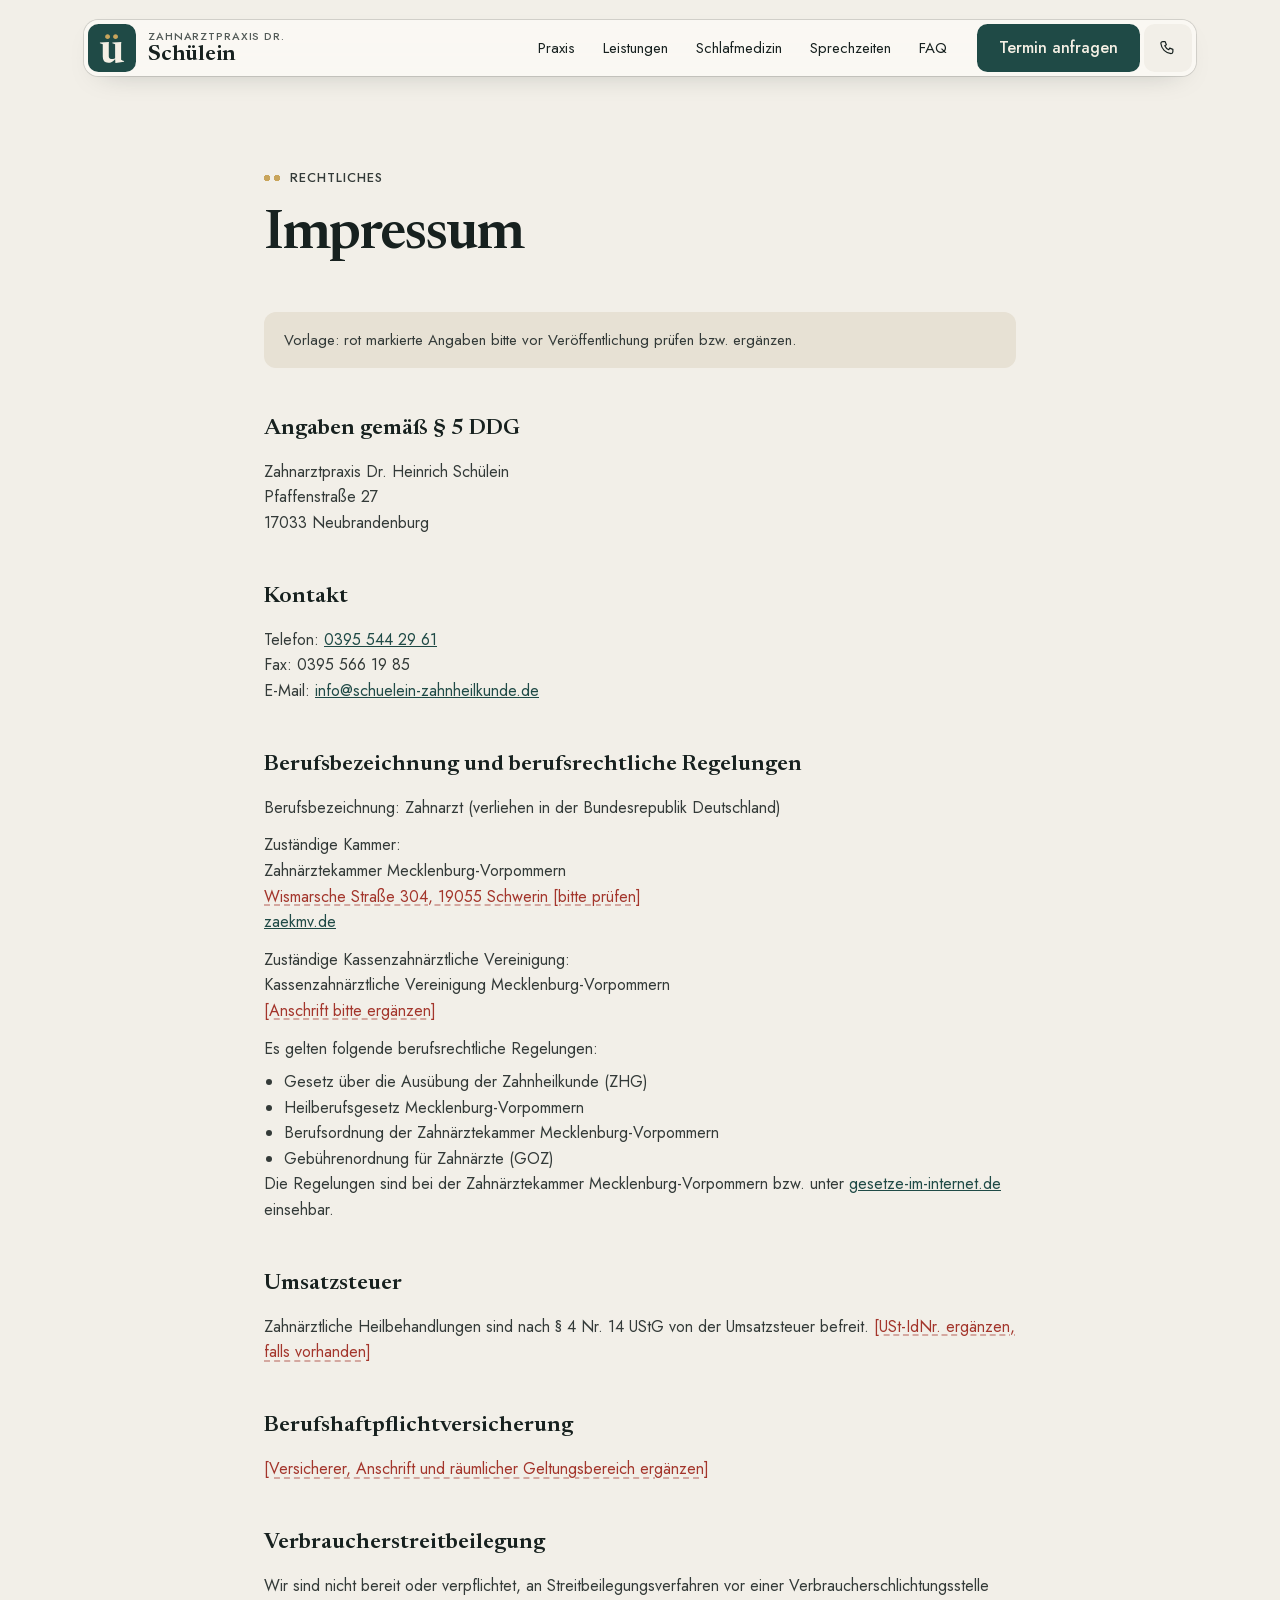
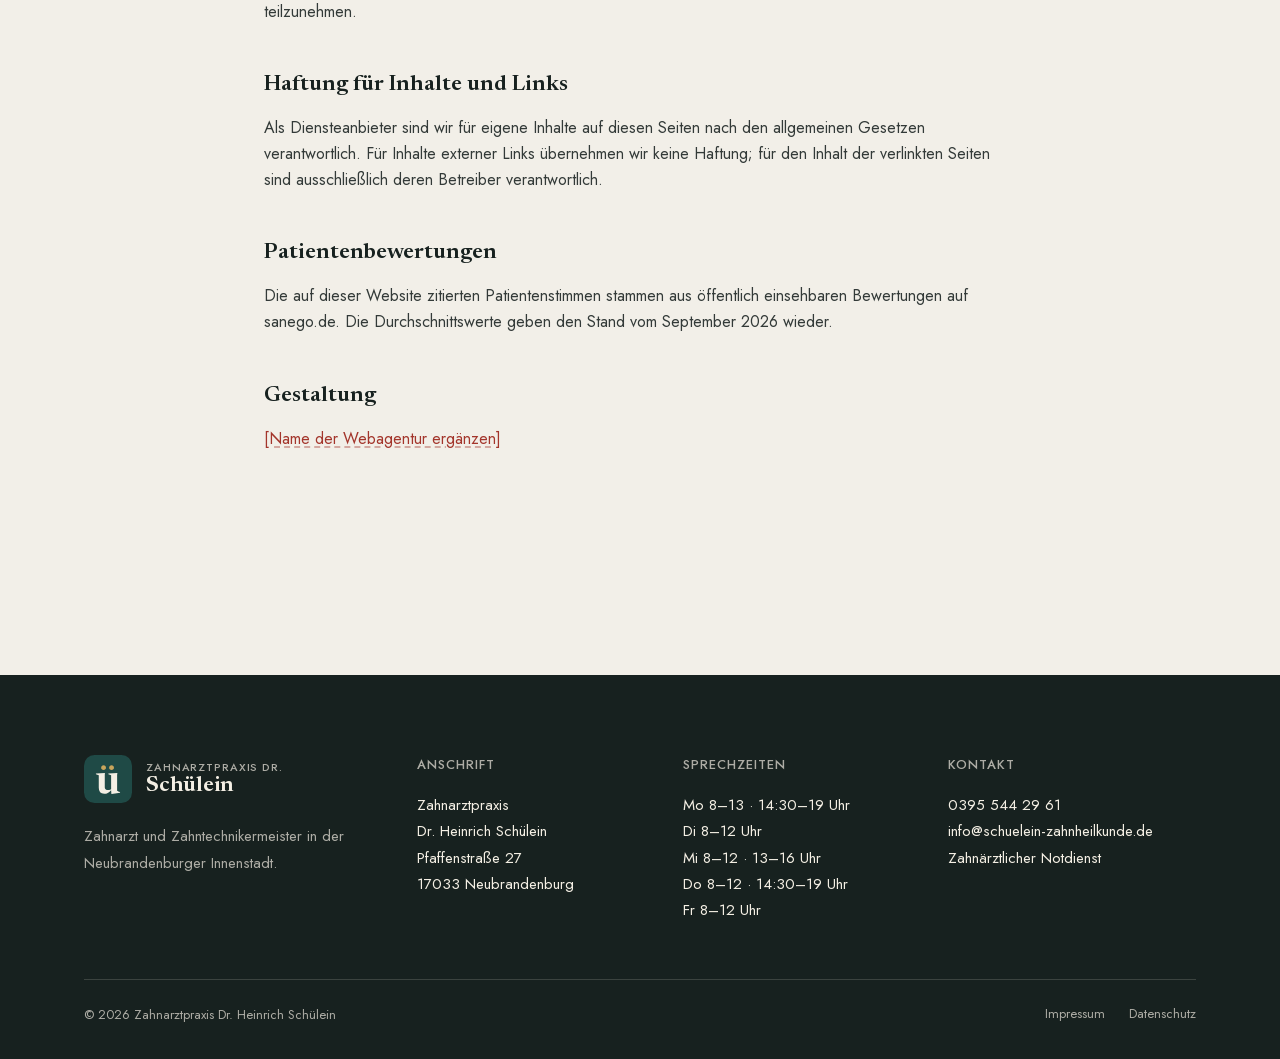
==== impressum.html @ 2f47f46b "Website for Zahnarztpraxis Dr. Heinrich Schülein Static site on the Dentaltechnik Gussmann engine: n" ====
<!DOCTYPE html>
<html lang="de">
<head>
  <meta charset="utf-8">
  <meta name="viewport" content="width=device-width, initial-scale=1, viewport-fit=cover">
  <title>Impressum · Zahnarztpraxis Dr. Schülein</title>
  <meta name="description" content="Impressum der Zahnarztpraxis Dr. Heinrich Schülein, Neubrandenburg.">
  <meta name="robots" content="noindex, follow">
  <meta name="theme-color" content="#F2EFE8">
  <link rel="icon" href="assets/logo-mark.svg" type="image/svg+xml">
  <link rel="apple-touch-icon" href="assets/apple-touch-icon.png">
  <link rel="preload" href="fonts/newsreader.woff2" as="font" type="font/woff2" crossorigin>
  <link rel="stylesheet" href="css/styles.css">
  <script>
    document.documentElement.classList.add('js');
    window.__vhPx = window.innerHeight;
    document.documentElement.style.setProperty('--vh', (window.__vhPx * 0.01) + 'px');
  </script>
  <script src="js/main.js" defer></script>
</head>
<body>
  <svg width="0" height="0" style="position:absolute" aria-hidden="true">
    <symbol id="mark" viewBox="0 0 100 100">
      <rect width="100" height="100" rx="22" fill="#1F4A46"/>
      <path fill="#F4EFE4" d="M43.27 66.44Q43.27 68.7 43.99 70.14Q44.72 71.58 46.19 72.25Q47.65 72.93 49.96 72.93Q52.25 72.93 54.39 72.25Q56.53 71.57 58.37 70.55L58.72 71.53Q55.6 74.58 53.38 76.45Q51.15 78.33 49.35 79.3Q47.56 80.27 45.82 80.6Q44.08 80.92 41.98 80.92Q36.35 80.92 33.56 77.8Q30.77 74.68 30.77 68.48V42.03L24.84 39.88V38.39L43.58 37.42L43.27 41.59ZM57.05 81.5 56.49 73.59V41.98L50.76 39.88V38.39L69.52 37.42L68.99 41.65V74.33Q69.36 74.53 70.12 74.93Q70.87 75.33 71.79 75.8Q72.72 76.27 73.61 76.74Q74.5 77.21 75.16 77.55V78.63L57.72 81.5Z"/>
      <path fill="#C9A55C" d="M40.77 31.38Q38.51 31.38 37.12 29.93Q35.72 28.48 35.72 26.46Q35.72 24.4 37.12 22.95Q38.51 21.5 40.77 21.5Q43.03 21.5 44.42 22.95Q45.8 24.4 45.8 26.46Q45.8 28.48 44.42 29.93Q43.03 31.38 40.77 31.38ZM57.39 31.38Q55.13 31.38 53.73 29.93Q52.34 28.48 52.34 26.46Q52.34 24.4 53.73 22.95Q55.13 21.5 57.39 21.5Q59.64 21.5 61.03 22.95Q62.42 24.4 62.42 26.46Q62.42 28.48 61.03 29.93Q59.64 31.38 57.39 31.38Z"/>
    </symbol>
    <symbol id="i-phone" viewBox="0 0 24 24"><path fill="none" stroke="currentColor" stroke-width="1.6" stroke-linejoin="round" d="M5 3.5h3.2l1.6 4.2-2.1 1.3a11 11 0 0 0 5.3 5.3l1.3-2.1 4.2 1.6V17a2.5 2.5 0 0 1-2.5 2.5A15 15 0 0 1 2.5 6 2.5 2.5 0 0 1 5 3.5z"/></symbol>
    <symbol id="i-star" viewBox="0 0 24 24"><path fill="currentColor" d="M12 2.8l2.8 5.9 6.4.8-4.7 4.4 1.2 6.4L12 17.2l-5.7 3.1 1.2-6.4-4.7-4.4 6.4-.8z"/></symbol>
    <symbol id="i-plus" viewBox="0 0 14 14"><path d="M7 1.5v11M1.5 7h11" fill="none" stroke="currentColor" stroke-width="1.6" stroke-linecap="round"/></symbol>
    <symbol id="i-check" viewBox="0 0 24 24"><path d="M4.5 12.5l5 5 10-11" fill="none" stroke="currentColor" stroke-width="2"/></symbol>
  </svg>

  <a class="skip-link" href="#main">Zum Inhalt springen</a>

  <!-- One continuous strip: logo, links, CTA and phone share one rounded rectangle.
       On phones the same strip grows downward into the menu sheet. -->
  <header class="site-header">
    <nav class="strip" data-open="false" aria-label="Hauptnavigation">
      <div class="strip__bar">
        <a class="brand" href="index.html#top" aria-label="Zahnarztpraxis Dr. Schülein – zur Startseite">
          <svg class="brand__mark" aria-hidden="true"><use href="#mark"/></svg>
          <span class="brand__word"><span class="brand__small">Zahnarztpraxis Dr.</span><span class="brand__name">Schülein</span></span>
        </a>
        <button class="strip__toggle" type="button" aria-expanded="false" aria-controls="strip-menu">
          <span></span><span></span>
          <span class="visually-hidden">Menü öffnen</span>
        </button>
      </div>
      <div class="strip__menu" id="strip-menu">
        <ul class="strip__links">
          <li><a class="strip__link" href="index.html#praxis">Praxis</a></li>
          <li><a class="strip__link" href="index.html#leistungen">Leistungen</a></li>
          <li><a class="strip__link" href="index.html#schlaf">Schlafmedizin</a></li>
          <li><a class="strip__link" href="index.html#zeiten">Sprechzeiten</a></li>
          <li><a class="strip__link" href="index.html#faq">FAQ</a></li>
        </ul>
        <div class="strip__cta">
          <a class="btn btn--petrol" href="index.html#kontakt">Termin anfragen</a>
          <a class="btn btn--tile" href="tel:+493955442961" aria-label="Anrufen: 0395 544 29 61">
            <svg aria-hidden="true"><use href="#i-phone"/></svg><span class="strip__tel">0395 544 29 61</span>
          </a>
        </div>
      </div>
    </nav>
  </header>

  <main id="main">
    <section class="section legal">
      <div class="container">
        <div class="eyebrow"><p>Rechtliches</p></div>
        <div class="display"><h1>Impressum</h1></div>

        <div class="legal__note"><p>Vorlage: rot markierte Angaben bitte vor Veröffentlichung prüfen bzw. ergänzen.</p></div>
        <h2>Angaben gemäß § 5 DDG</h2>
        <p>Zahnarztpraxis Dr. Heinrich Schülein<br>Pfaffenstraße 27<br>17033 Neubrandenburg</p>
        <h2>Kontakt</h2>
        <p>Telefon: <a href="tel:+493955442961">0395 544 29 61</a><br>Fax: 0395 566 19 85<br>E-Mail: <a href="mailto:info@schuelein-zahnheilkunde.de">info@schuelein-zahnheilkunde.de</a></p>
        <h2>Berufsbezeichnung und berufsrechtliche Regelungen</h2>
        <p>Berufsbezeichnung: Zahnarzt (verliehen in der Bundesrepublik Deutschland)</p>
        <p>Zuständige Kammer:<br>Zahnärztekammer Mecklenburg-Vorpommern<br><span class="ph">Wismarsche Straße 304, 19055 Schwerin [bitte prüfen]</span><br><a href="https://zaekmv.de" target="_blank" rel="noopener">zaekmv.de</a></p>
        <p>Zuständige Kassenzahnärztliche Vereinigung:<br>Kassenzahnärztliche Vereinigung Mecklenburg-Vorpommern<br><span class="ph">[Anschrift bitte ergänzen]</span></p>
        <p>Es gelten folgende berufsrechtliche Regelungen:</p>
        <ul>
          <li>Gesetz über die Ausübung der Zahnheilkunde (ZHG)</li>
          <li>Heilberufsgesetz Mecklenburg-Vorpommern</li>
          <li>Berufsordnung der Zahnärztekammer Mecklenburg-Vorpommern</li>
          <li>Gebührenordnung für Zahnärzte (GOZ)</li>
        </ul>
        <p>Die Regelungen sind bei der Zahnärztekammer Mecklenburg-Vorpommern bzw. unter <a href="https://www.gesetze-im-internet.de" target="_blank" rel="noopener">gesetze-im-internet.de</a> einsehbar.</p>
        <h2>Umsatzsteuer</h2>
        <p>Zahnärztliche Heilbehandlungen sind nach § 4 Nr. 14 UStG von der Umsatzsteuer befreit. <span class="ph">[USt-IdNr. ergänzen, falls vorhanden]</span></p>
        <h2>Berufshaftpflichtversicherung</h2>
        <p><span class="ph">[Versicherer, Anschrift und räumlicher Geltungsbereich ergänzen]</span></p>
        <h2>Verbraucherstreitbeilegung</h2>
        <p>Wir sind nicht bereit oder verpflichtet, an Streitbeilegungsverfahren vor einer Verbraucherschlichtungsstelle teilzunehmen.</p>
        <h2>Haftung für Inhalte und Links</h2>
        <p>Als Diensteanbieter sind wir für eigene Inhalte auf diesen Seiten nach den allgemeinen Gesetzen verantwortlich. Für Inhalte externer Links übernehmen wir keine Haftung; für den Inhalt der verlinkten Seiten sind ausschließlich deren Betreiber verantwortlich.</p>
        <h2>Patientenbewertungen</h2>
        <p>Die auf dieser Website zitierten Patientenstimmen stammen aus öffentlich einsehbaren Bewertungen auf sanego.de. Die Durchschnittswerte geben den Stand vom September 2026 wieder.</p>
        <h2>Gestaltung</h2>
        <p><span class="ph">[Name der Webagentur ergänzen]</span></p>
      </div>
    </section>
  </main>

  <footer class="footer">
    <div class="container">
      <div class="footer__grid">
        <div class="footer__brandcol">
          <a class="footer__brand" href="index.html#top" aria-label="Zahnarztpraxis Dr. Schülein – zur Startseite">
            <svg class="brand__mark" aria-hidden="true"><use href="#mark"/></svg>
            <span class="brand__word"><span class="brand__small">Zahnarztpraxis Dr.</span><span class="brand__name">Schülein</span></span>
          </a>
          <p class="footer__claim">Zahnarzt und Zahntechnikermeister in der Neubrandenburger Innenstadt.</p>
        </div>
        <div>
          <h2>Anschrift</h2>
          <p>Zahnarztpraxis<br>Dr. Heinrich Schülein<br>Pfaffenstraße 27<br>17033 Neubrandenburg</p>
        </div>
        <div>
          <h2>Sprechzeiten</h2>
          <p>Mo 8–13 · 14:30–19 Uhr<br>Di 8–12 Uhr<br>Mi 8–12 · 13–16 Uhr<br>Do 8–12 · 14:30–19 Uhr<br>Fr 8–12 Uhr</p>
        </div>
        <div>
          <h2>Kontakt</h2>
          <ul>
            <li><a href="tel:+493955442961">0395 544 29 61</a></li>
            <li><a href="mailto:info@schuelein-zahnheilkunde.de">info@schuelein-zahnheilkunde.de</a></li>
            <li><a href="https://zaekmv.de/notfalldienstsuche" target="_blank" rel="noopener">Zahnärztlicher Notdienst</a></li>
          </ul>
        </div>
      </div>
      <div class="footer__bottom">
        <p>© <span data-year>2026</span> Zahnarztpraxis Dr. Heinrich Schülein</p>
        <div class="footer__legal"><a href="impressum.html">Impressum</a><a href="datenschutz.html">Datenschutz</a></div>
      </div>
    </div>
  </footer>
</body>
</html>
---- css/styles.css ----
/* ==========================================================================
   Zahnarztpraxis Dr. Heinrich Schülein — site styles
   Built on the Dentaltechnik Gussmann engine (tokens, reveal, accordion,
   form, preloader), with its own layouts: nameplate hero, index list,
   night timeline, week chart.

   Radius rule: a rounded element nested inside another gets
   inner radius = outer radius − the gap between them. The logo tile
   (rx 22/100) sets the family: every control takes its radius, every plate
   that holds them takes radius + inset.
   ========================================================================== */

@font-face {
  font-family: "Newsreader";
  font-style: normal;
  font-weight: 400 700;
  font-display: swap;
  src: url("../fonts/newsreader.woff2") format("woff2");
}
@font-face {
  font-family: "Newsreader";
  font-style: italic;
  font-weight: 400;
  font-display: swap;
  src: url("../fonts/newsreader-italic.woff2") format("woff2");
}
@font-face {
  font-family: "Jost";
  font-style: normal;
  font-weight: 300 600;
  font-display: swap;
  src: url("../fonts/jost-latin.woff2") format("woff2");
}

:root {
  /* colour — from the logo: petrol tile, linen letter, brass dots */
  --petrol:      #1F4A46;
  --petrol-deep: #163835;
  --night:       #122B28;
  --brass:       #C9A55C;
  --brass-text:  #7D5F22;      /* brass dark enough for text on linen (AA) */
  --ink:         #17211F;
  --muted:       #535B58;
  --ground:      #F2EFE8;      /* linen page ground */
  --sand:        #E7E1D4;
  --cell:        #FBF9F5;
  --on-dark:     #F4EFE4;
  --on-dark-2:   rgba(244, 239, 228, .68);
  --line:        rgba(23, 33, 31, .14);
  --line-dark:   rgba(244, 239, 228, .16);

  /* type */
  --serif: "Newsreader", "Iowan Old Style", "Palatino Linotype", Georgia, serif;
  --sans:  "Jost", "Futura", "Century Gothic", system-ui, -apple-system, sans-serif;
  --fs-display: clamp(2.75rem, 1.55rem + 4.2vw, 5rem);
  --fs-h2:      clamp(2.25rem, 1.6rem + 2.3vw, 3.5rem);
  --fs-h3:      1.375rem;
  --fs-body:    1rem;
  --fs-lead:    1.125rem;
  --fs-small:   .9375rem;
  --fs-ui:      .8125rem;

  /* space */
  --gutter:      1.5rem;
  --section-pad: 14rem;
  --header-h:    6.5rem;

  /* nav — one height for every control; the logo tile sets the radius family */
  --nav-h:   3rem;
  --nav-pad: .25rem;
  --mark:    var(--nav-h);
  --mark-r:  calc(var(--mark) * .22);                 /* the tile's own rx 22/100 */
  --ctl-r:   var(--mark-r);                           /* every control, site-wide */
  --strip-r: calc(var(--mark-r) + var(--nav-pad));    /* the strip that holds them */
  --card-r:  1.25rem;

  /* motion */
  --t-color: .25s ease-in-out;
  --ease-reveal: cubic-bezier(.2, .9, .1, 1);
  --ease-jump: cubic-bezier(.34, 1.56, .64, 1);
}

@supports (transition-timing-function: linear(0, 1)) {
  :root {
    --ease-jump: linear(0, .008 8%, .03 16%, .08 26%, .19 36%, .38 46%,
                        .64 56%, .89 64%, 1.06 72%, 1.10 78%, 1.05 88%, 1);
  }
}

/* ---------- base ---------- */
*, *::before, *::after { box-sizing: border-box; }
html { -webkit-text-size-adjust: 100%; scroll-behavior: smooth; scroll-padding-top: 6rem; }
html.nav-open { overflow: hidden; }
body {
  margin: 0;
  background: var(--ground);
  color: var(--ink);
  font: 400 var(--fs-body)/1.6 var(--sans);
  -webkit-font-smoothing: antialiased;
  overflow-x: clip;
}
h1, h2, h3, p, ul, ol, dl, dd, figure, blockquote { margin: 0; }
ul, ol { padding: 0; list-style: none; }
img, svg { display: block; max-width: 100%; }
a { color: inherit; }
button, input, select, textarea { font: inherit; color: inherit; }
:focus-visible { outline: 2px solid var(--petrol); outline-offset: 3px; }
.section--night :focus-visible, .contact__info :focus-visible, .footer :focus-visible { outline-color: var(--brass); }

.container { max-width: 72.5rem; margin-inline: auto; padding-inline: var(--gutter); }
.section > .container { padding-block: var(--section-pad); }
.section--sand { background: var(--sand); }

.skip-link {
  position: absolute; left: 1rem; top: -4rem; z-index: 200;
  padding: .75rem 1.25rem; border-radius: var(--ctl-r);
  background: var(--ink); color: var(--on-dark); text-decoration: none;
}
.skip-link:focus { top: 1rem; }
.visually-hidden {
  position: absolute; width: 1px; height: 1px; margin: -1px; padding: 0;
  overflow: hidden; clip: rect(0 0 0 0); white-space: nowrap; border: 0;
}

/* type roles */
.eyebrow { display: flex; align-items: center; gap: .625rem; color: var(--muted); }
.eyebrow p { font-size: var(--fs-ui); font-weight: 500; letter-spacing: .08em; text-transform: uppercase; line-height: 1.5; }
.eyebrow::before {                     /* the two brass dots of the ü */
  content: ""; flex: none; width: 1rem; height: .375rem;
  background: radial-gradient(circle at .1875rem 50%, var(--brass) .1875rem, transparent .1975rem),
              radial-gradient(circle at .8125rem 50%, var(--brass) .1875rem, transparent .1975rem);
}
.display h1 {
  font-family: var(--serif); font-size: var(--fs-display); font-weight: 600;
  line-height: 1.02; letter-spacing: -.025em;
  text-wrap: balance;
}
.heading h2 {
  font-family: var(--serif); font-size: var(--fs-h2); font-weight: 500;
  line-height: 1.08; letter-spacing: -.02em;
  text-wrap: balance;
}
.lead p { font-size: var(--fs-lead); color: var(--muted); max-width: 34rem; }
.lead a { color: inherit; }
.section-head { display: grid; gap: 1.25rem; margin-bottom: 4.5rem; max-width: 46rem; }

/* ---------- buttons: one height, one radius family ---------- */
.btn {
  display: inline-flex; align-items: center; justify-content: center; gap: .5rem;
  min-height: var(--nav-h); padding: 0 1.375rem;
  border: 0; border-radius: var(--ctl-r);
  font-size: 1rem; font-weight: 500; line-height: 1; text-decoration: none; white-space: nowrap;
  cursor: pointer;
  transition: background-color var(--t-color), color var(--t-color), box-shadow var(--t-color);
}
.btn svg { width: 1.125rem; height: 1.125rem; flex: none; }
.btn--petrol { background: var(--petrol); color: var(--on-dark); }
.btn--petrol:hover { background: var(--petrol-deep); }
.btn--plain { background: var(--cell); color: var(--ink); box-shadow: inset 0 0 0 1px var(--line); }
.btn--plain:hover { background: #fff; box-shadow: inset 0 0 0 1px var(--ink); }
.btn--tile { background: var(--ground); color: var(--ink); width: var(--nav-h); padding: 0; }
.btn--tile:hover { background: var(--sand); }
.btn--line { background: none; color: var(--ink); box-shadow: inset 0 0 0 1px var(--ink); }
.btn--line:hover { background: var(--ink); color: var(--on-dark); }
.btn--cream { background: var(--on-dark); color: var(--petrol-deep); }
.btn--cream:hover { background: #fff; }

.link-arrow {
  display: inline-flex; align-items: center; gap: .5rem; min-height: 2.75rem;
  font-weight: 500; text-decoration: none; color: var(--petrol);
}
.link-arrow::after { content: "→"; transition: transform .2s ease; }
.link-arrow:hover::after { transform: translateX(.25rem); }

/* ==========================================================================
   Navigation strip
   ========================================================================== */
.site-header {
  position: fixed; inset: 0 0 auto; z-index: 100;
  padding: calc(1.25rem + env(safe-area-inset-top, 0px)) var(--gutter) 0;
  pointer-events: none;
}
.strip {
  pointer-events: auto;
  max-width: calc(72.5rem - 2 * var(--gutter)); margin-inline: auto;
  display: flex; align-items: center; justify-content: space-between; gap: 1rem;
  padding: var(--nav-pad);
  background: rgba(251, 249, 245, .92);
  -webkit-backdrop-filter: saturate(1.4) blur(14px); backdrop-filter: saturate(1.4) blur(14px);
  border-radius: var(--strip-r);
  box-shadow: 0 0 0 1px var(--line), 0 10px 30px -18px rgba(23, 33, 31, .35);
}
.strip__bar { display: flex; align-items: center; }
.strip__toggle { display: none; }
.strip__menu { display: flex; align-items: center; gap: 1rem; }
.strip__links { display: flex; align-items: center; }
.strip__cta { display: flex; gap: var(--nav-pad); }
.strip__tel { display: none; }

.brand {
  display: flex; align-items: center; gap: .75rem;
  padding-right: .75rem; text-decoration: none;
}
.brand__mark { width: var(--mark); height: var(--mark); flex: none; }
.brand__word { display: grid; line-height: 1; }
.brand__small { font-size: .6875rem; font-weight: 500; letter-spacing: .08em; text-transform: uppercase; color: var(--muted); }
.brand__name { font-family: var(--serif); font-size: 1.375rem; font-weight: 600; letter-spacing: -.01em; margin-top: .125rem; }

.strip__link {
  position: relative; isolation: isolate;
  display: inline-flex; align-items: center;
  min-height: var(--nav-h); padding: 0 .875rem;
  border-radius: var(--ctl-r);
  font-size: .9375rem; text-decoration: none;
}
.strip__link::before {
  content: ""; position: absolute; inset: 0; z-index: -1;
  border-radius: inherit; background: var(--sand);
  transform: scale(.72); opacity: 0;
  transition: transform .42s var(--ease-jump), opacity .16s ease;
}
.strip__link:hover::before, .strip__link:focus-visible::before { transform: scale(1); opacity: 1; }

/* ==========================================================================
   Hero — statement left, the nameplate from the practice door right
   ========================================================================== */
.hero { min-height: calc(var(--vh, 1vh) * 100); display: flex; }
.hero__container {
  width: 100%; display: flex; flex-direction: column; gap: 2.5rem;
  padding-top: calc(var(--header-h) + 3rem + env(safe-area-inset-top, 0px));
  padding-bottom: calc(2rem + env(safe-area-inset-bottom, 0px));
}
.hero__grid {
  margin-block: auto;
  display: grid; grid-template-columns: minmax(0, 1.35fr) minmax(0, .9fr);
  gap: 4rem; align-items: center;
}
.hero__content { display: grid; gap: 1.75rem; }
.hero .lead p { font-size: 1.0625rem; max-width: 31rem; }
.hero__actions { display: flex; flex-wrap: wrap; gap: .75rem; margin-top: .5rem; }
.hero__facts { display: flex; flex-wrap: wrap; gap: .5rem; }
.hero__facts li {
  display: flex; align-items: center; gap: .5rem;
  min-height: 2.5rem; padding: 0 1rem;
  background: var(--cell); border-radius: var(--ctl-r);
  box-shadow: inset 0 0 0 1px var(--line);
  font-size: var(--fs-ui);
}
.hero__facts svg { width: 1rem; height: 1rem; color: var(--brass-text); }

/* the nameplate: petrol, engraved type, four brass screws */
.plate {
  --plate-pad: 2rem;
  position: relative;
  display: grid; gap: 1.5rem;
  padding: var(--plate-pad);
  background: var(--petrol); color: var(--on-dark);
  border-radius: var(--card-r);
  box-shadow: 0 1px 0 rgba(255, 255, 255, .06) inset, 0 30px 60px -30px rgba(18, 43, 40, .55);
}
.plate::before, .plate::after {     /* screws: two drawn per pseudo-element */
  content: ""; position: absolute; left: .875rem; right: .875rem; height: .5rem;
  background:
    radial-gradient(circle at .25rem 50%, rgba(201, 165, 92, .9) .17rem, rgba(0,0,0,.25) .19rem, transparent .26rem),
    radial-gradient(circle at calc(100% - .25rem) 50%, rgba(201, 165, 92, .9) .17rem, rgba(0,0,0,.25) .19rem, transparent .26rem);
}
.plate::before { top: .875rem; }
.plate::after  { bottom: .875rem; }
.plate__head { display: flex; align-items: center; gap: 1rem; }
.plate__mark { width: 3.5rem; height: 3.5rem; flex: none; box-shadow: 0 0 0 1px var(--line-dark); border-radius: calc(3.5rem * .22); }
.plate__title { font-family: var(--serif); font-size: 1.625rem; font-weight: 600; line-height: 1.1; letter-spacing: -.01em; }
.plate__role { font-size: var(--fs-ui); letter-spacing: .06em; text-transform: uppercase; color: var(--on-dark-2); margin-top: .375rem; }

.plate__status {
  display: flex; align-items: center; gap: .625rem;
  min-height: 2.75rem; padding: 0 1rem;
  background: rgba(0, 0, 0, .18); border-radius: calc(var(--card-r) - .75rem);
  font-size: var(--fs-small); font-weight: 500;
}
.plate__dot { width: .5rem; height: .5rem; border-radius: 50%; background: var(--on-dark-2); flex: none; }
.plate__status.is-open .plate__dot { background: #8FD19E; box-shadow: 0 0 0 .25rem rgba(143, 209, 158, .18); }
.plate__status.is-closed .plate__dot { background: var(--brass); }

.plate__hours { display: grid; gap: .125rem; font-size: var(--fs-small); }
.plate__hours div {
  display: grid; grid-template-columns: 2.5rem 1fr; align-items: center;
  min-height: 2.125rem; padding: 0 .75rem; margin-inline: -.75rem;
  border-radius: .5rem;
  font-variant-numeric: tabular-nums;
}
.plate__hours dt { color: var(--on-dark-2); }
.plate__hours .is-today { background: rgba(201, 165, 92, .16); }
.plate__hours .is-today dt { color: var(--brass); font-weight: 500; }
.plate__addr { font-size: var(--fs-ui); color: var(--on-dark-2); padding-top: 1.25rem; border-top: 1px solid var(--line-dark); }

/* ==========================================================================
   Praxis — statement, path, three gains
   ========================================================================== */
.story { display: grid; grid-template-columns: minmax(0, 1fr); gap: 3rem; }
.story__statement {
  font-family: var(--serif); font-size: clamp(1.625rem, 1.15rem + 1.7vw, 2.625rem);
  font-weight: 400; line-height: 1.25; letter-spacing: -.015em;
  max-width: 58rem; text-wrap: pretty;
}
.story__statement em { font-style: italic; color: var(--petrol); }

.path {
  position: relative;
  display: grid; grid-template-columns: repeat(4, minmax(0, 1fr)); gap: 1.5rem;
  margin-top: 2rem; padding-top: 2rem;
}
.path::before {
  content: ""; position: absolute; top: .3125rem; left: 0; right: 0; height: 1px;
  background: linear-gradient(90deg, var(--ink) 0 75%, var(--line) 75%);
  opacity: .5;
}
.path li { position: relative; display: grid; gap: .25rem; }
.path li::before {
  content: ""; position: absolute; top: -2rem; left: 0;
  width: .625rem; height: .625rem; border-radius: 50%;
  background: var(--sand); box-shadow: inset 0 0 0 1.5px var(--ink);
}
.path li:last-child::before { background: var(--brass); box-shadow: 0 0 0 .3125rem rgba(201, 165, 92, .28); }
.path__k { font-size: var(--fs-ui); letter-spacing: .08em; text-transform: uppercase; color: var(--muted); }
.path__v { font-family: var(--serif); font-size: 1.25rem; font-weight: 500; line-height: 1.25; hyphens: auto; -webkit-hyphens: auto; overflow-wrap: break-word; }

.gains {
  display: grid; grid-template-columns: repeat(3, minmax(0, 1fr));
  margin-top: 3rem;
  background: var(--cell); border-radius: var(--card-r);
}
.gain { display: grid; align-content: start; gap: .875rem; padding: 2.5rem 2.25rem; }
.gain + .gain { border-left: 1px solid var(--line); }
.gain__num { font-family: var(--serif); font-style: italic; font-size: 1.5rem; color: var(--brass-text); line-height: 1; }
.gain__title h3 { font-family: var(--serif); font-size: var(--fs-h3); font-weight: 600; line-height: 1.2; }
.gain__text p { color: var(--muted); font-size: var(--fs-small); }

/* ==========================================================================
   Leistungen — the index. Names in column 1, the open entry in column 2
   (every body shares one cell, only the active one shows). On phones each
   entry becomes a disclosure.
   ========================================================================== */
.index {
  display: grid; grid-template-columns: minmax(0, 1fr) minmax(0, 1.1fr);
  column-gap: 5rem; align-items: start;
}
.entry { display: contents; }
.entry__name {
  grid-column: 1;
  display: flex; align-items: baseline; gap: 1.25rem;
  width: 100%; min-height: 4.25rem; padding: 1rem 0;
  border: 0; border-bottom: 1px solid var(--line); background: none;
  font-family: var(--serif); font-size: 1.625rem; font-weight: 500; line-height: 1.2; letter-spacing: -.01em;
  text-align: left; cursor: pointer; color: var(--muted);
  transition: color var(--t-color);
}
.entry:first-child .entry__name { border-top: 1px solid var(--line); }
.entry__name > span:last-child { transition: transform .3s cubic-bezier(.16, 1, .3, 1); }
.entry__no { font-family: var(--sans); font-size: var(--fs-ui); font-weight: 500; letter-spacing: .06em; color: var(--muted); min-width: 1.5rem; }
.entry__name:hover { color: var(--ink); }
.entry.is-active .entry__name { color: var(--ink); }
.entry.is-active .entry__name > span:last-child { transform: translateX(.5rem); }
.entry.is-active .entry__no { color: var(--brass-text); }

.entry__body {
  grid-column: 2; grid-row: 1 / span 7;
  padding: 2.75rem;
  background: var(--sand); border-radius: var(--card-r);
  opacity: 0; visibility: hidden; transform: translateY(.5rem);
  transition: opacity .3s ease, transform .4s cubic-bezier(.16, 1, .3, 1), visibility 0s linear .3s;
}
.entry.is-active .entry__body { opacity: 1; visibility: visible; transform: none; transition: opacity .35s ease .05s, transform .45s cubic-bezier(.16, 1, .3, 1) .05s, visibility 0s; }
.entry__inner { display: grid; gap: 1.25rem; align-content: start; }
.entry__inner .link-arrow { justify-self: start; }
.entry__lead p { font-family: var(--serif); font-size: 1.625rem; font-weight: 500; line-height: 1.25; letter-spacing: -.01em; }
.entry__text p { color: var(--muted); }
.tags { display: flex; flex-wrap: wrap; gap: .375rem; }
.tags li {
  padding: .3125rem .8125rem;
  border-radius: .5rem; background: var(--cell);
  font-size: var(--fs-ui);
}

/* ==========================================================================
   Schlafmedizin — the night passes from dusk to dawn along the steps
   ========================================================================== */
.section--night { background: var(--night); color: var(--on-dark); }
.section--night .eyebrow { color: var(--on-dark-2); }
.section--night .lead p { color: var(--on-dark-2); }

.night {
  position: relative;
  display: grid; grid-template-columns: repeat(4, minmax(0, 1fr)); gap: 2rem;
  padding-top: 2.5rem;
  counter-reset: none;
}
.night::before {              /* the night: petrol at dusk, brass at dawn */
  content: ""; position: absolute; top: .5rem; left: 0; right: 0; height: 2px; border-radius: 2px;
  background: linear-gradient(90deg, rgba(244, 239, 228, .18), rgba(244, 239, 228, .35) 55%, var(--brass));
}
.night__step { position: relative; display: grid; gap: .75rem; align-content: start; }
.night__step::before {
  content: ""; position: absolute; top: -2.5rem; left: 0;
  width: 1.125rem; height: 1.125rem; border-radius: 50%;
  background: var(--night); box-shadow: inset 0 0 0 2px var(--on-dark-2);
}
.night__step:last-child::before { background: var(--brass); box-shadow: 0 0 0 .375rem rgba(201, 165, 92, .22); }
.night__time { font-size: var(--fs-ui); letter-spacing: .08em; text-transform: uppercase; color: var(--brass); }
.night__title h3 { font-family: var(--serif); font-size: 1.5rem; font-weight: 500; line-height: 1.2; }
.night__text p { color: var(--on-dark-2); font-size: var(--fs-small); }
.night__note {
  margin-top: 4rem; padding: 1.25rem 1.5rem; max-width: 46rem;
  border-radius: calc(var(--card-r) - .25rem);
  background: rgba(244, 239, 228, .06); box-shadow: inset 0 0 0 1px var(--line-dark);
}
.night__note p { font-size: var(--fs-small); color: var(--on-dark-2); }

/* ==========================================================================
   Stimmen
   ========================================================================== */
.voices {
  display: grid; grid-template-columns: minmax(0, .8fr) minmax(0, 1.6fr);
  gap: 4rem; align-items: end; margin-bottom: 4rem;
}
.voices__head { display: grid; gap: 2rem; }
.score { display: grid; gap: .25rem; padding-top: 1.25rem; border-top: 1px solid var(--line); }
.score__num { font-family: var(--serif); line-height: 1; }
.score__num span { font-size: 3.5rem; font-weight: 600; letter-spacing: -.03em; }
.score__num small { font-size: 1.25rem; color: var(--muted); margin-left: .125rem; }
.score__text p { font-size: var(--fs-small); color: var(--muted); }

.quote { display: grid; gap: 1.25rem; align-content: space-between; }
.quote blockquote p { font-family: var(--serif); font-size: 1.25rem; line-height: 1.4; }
.quote figcaption { font-size: var(--fs-ui); color: var(--muted); }
.quote--lead blockquote p {
  font-size: clamp(2rem, 1.3rem + 2.6vw, 3.75rem); font-style: italic; font-weight: 400;
  line-height: 1.12; letter-spacing: -.02em; text-wrap: balance;
}
.quotes {
  display: grid; grid-template-columns: repeat(4, minmax(0, 1fr)); gap: .5rem;
}
.quotes .quote { padding: 1.75rem; background: var(--cell); border-radius: var(--card-r); }

/* ==========================================================================
   Sprechzeiten — the week to scale (8 – 19 Uhr), today marked
   ========================================================================== */
.week {
  --from: 8; --span: 11;
  position: relative;
  display: grid; gap: .375rem;
}
.week__axis, .week__row {
  display: grid; grid-template-columns: 9rem minmax(0, 1fr) 13rem;
  column-gap: 1.5rem; align-items: center;
}
.week__axis { position: relative; height: 1.5rem; }
.week__axis span {
  position: absolute; bottom: 0;
  left: calc(9rem + 1.5rem + (100% - 9rem - 13rem - 3rem) * (var(--h) - var(--from)) / var(--span));
  transform: translateX(-50%);
  font-size: var(--fs-ui); color: var(--muted); font-variant-numeric: tabular-nums;
}
.week__row {
  min-height: 3.5rem; padding: 0 1rem; margin-inline: -1rem;
  border-radius: calc(var(--card-r) - .25rem);
  transition: background-color var(--t-color);
}
.week__row.is-today { background: var(--cell); box-shadow: inset 0 0 0 1px var(--line); }
.week__day { font-family: var(--serif); font-size: 1.25rem; font-weight: 500; }
.week__row.is-today .week__day::after {
  content: "heute"; margin-left: .5rem;
  font-family: var(--sans); font-size: var(--fs-ui); font-weight: 500; color: var(--brass-text);
  letter-spacing: .06em; text-transform: uppercase;
}
.week__track {
  position: relative; height: 1.25rem;
  background: repeating-linear-gradient(90deg, var(--line) 0 1px, transparent 1px calc(100% / 11));
  border-radius: .375rem;
}
.week__bar {
  position: absolute; top: 0; bottom: 0;
  left: calc(100% * (var(--a) - var(--from)) / var(--span));
  width: calc(100% * (var(--b) - var(--a)) / var(--span));
  background: var(--petrol); border-radius: .375rem;
}
.week__row.is-today .week__bar { background: var(--brass); }
.week__txt { font-size: var(--fs-small); color: var(--muted); font-variant-numeric: tabular-nums; }
.week__now {                          /* current time line — positioned by JS */
  display: none; position: absolute; top: 1.5rem; bottom: 0; width: 2px; border-radius: 2px;
  left: calc(9rem + 1.5rem + (100% - 9rem - 13rem - 3rem) * (var(--now, 8) - var(--from)) / var(--span));
  background: var(--ink);
}
.week__now::before {
  content: "jetzt"; position: absolute; top: -1.5rem; left: 50%; transform: translateX(-50%);
  padding: 0 .375rem; border-radius: .25rem;
  background: var(--ink); color: var(--on-dark); font-size: .6875rem; line-height: 1.25rem;
}
.week.has-now .week__now { display: block; }
.week.has-now .week__axis span { visibility: hidden; }

.emergency {
  display: flex; align-items: center; justify-content: space-between; gap: 2rem;
  margin-top: 4rem; padding: 1.5rem 1.5rem 1.5rem 2rem;
  background: var(--sand); border-radius: var(--card-r);
}
.emergency__text p { max-width: 38rem; font-size: var(--fs-small); }

/* ==========================================================================
   FAQ — ruled list, plus turns into a cross
   ========================================================================== */
.faq { display: grid; grid-template-columns: minmax(0, 1fr) minmax(0, 1.5fr); gap: 5rem; align-items: start; }
.faq .section-head { margin-bottom: 0; }
.acc-list { border-top: 1px solid var(--line); }
.acc { border-bottom: 1px solid var(--line); }
.acc__btn {
  display: flex; align-items: center; justify-content: space-between; gap: 1.5rem;
  width: 100%; min-height: 4.5rem; padding: 1rem 0;
  border: 0; background: none; cursor: pointer; text-align: left;
  font-family: var(--serif); font-size: 1.3125rem; font-weight: 500; line-height: 1.3;
}
.acc__icon {
  flex: none; display: grid; place-items: center;
  width: 2.25rem; height: 2.25rem; border-radius: var(--ctl-r);
  background: var(--cell);
  transition: transform .35s cubic-bezier(.16, 1, .3, 1), background-color .2s ease, color .2s ease;
}
.acc__icon svg { width: .875rem; height: .875rem; }
.acc.is-open .acc__icon { transform: rotate(45deg); background: var(--petrol); color: var(--on-dark); }
.acc__panel { display: grid; grid-template-rows: 0fr; transition: grid-template-rows .35s cubic-bezier(.16, 1, .3, 1); }
.acc.is-open .acc__panel { grid-template-rows: 1fr; }
.acc__inner { overflow: hidden; min-height: 0; }
.acc__inner p { padding: 0 3.75rem 1.75rem 0; color: var(--muted); max-width: 40rem; }
.acc__inner a { color: var(--petrol); }

/* ==========================================================================
   Kontakt — petrol details card + form card
   ========================================================================== */
.contact { display: grid; grid-template-columns: minmax(0, .85fr) minmax(0, 1.15fr); gap: .5rem; }
.contact__info {
  display: flex; flex-direction: column; align-items: flex-start; gap: 2.5rem;
  padding: 2.5rem;
  background: var(--petrol); color: var(--on-dark);
  border-radius: var(--card-r);
}
.contact__details { display: grid; gap: 1.5rem; width: 100%; }
.contact__details dt { font-size: var(--fs-ui); letter-spacing: .06em; text-transform: uppercase; color: var(--on-dark-2); margin-bottom: .25rem; }
.contact__details a { text-decoration: none; }
.contact__details a:hover { text-decoration: underline; }
.contact__details dd { overflow-wrap: anywhere; }
.contact__big { font-family: var(--serif); font-size: 1.75rem; font-weight: 500; letter-spacing: -.01em; }
.hours { display: grid; grid-template-columns: 2.25rem 1fr; gap: .125rem .75rem; font-variant-numeric: tabular-nums; }
.hours span:nth-child(odd) { color: var(--on-dark-2); }
.contact__info .btn { margin-top: auto; }

.form-cell {
  display: grid; gap: 1rem; align-content: start;
  padding: 2.5rem;
  background: var(--cell); border-radius: var(--card-r);
  box-shadow: inset 0 0 0 1px var(--line);
}
.form-cell__title h3 { font-family: var(--serif); font-size: 1.75rem; font-weight: 600; letter-spacing: -.01em; line-height: 1.2; }
.form-cell__hint p { font-size: var(--fs-small); color: var(--muted); max-width: 34rem; }
.form { display: grid; gap: 1.25rem; margin-top: .75rem; }
.form__row { display: flex; gap: 1.25rem; }
.field { flex: 1; display: grid; align-content: start; min-width: 0; }
.field label { font-size: var(--fs-small); font-weight: 500; margin-bottom: .5rem; }
.field label small { font-weight: 400; color: var(--muted); font-size: inherit; }
.field input:not([type="checkbox"]), .field select, .field textarea {
  width: 100%; min-height: var(--nav-h);
  padding: .625rem 1rem;
  background: var(--ground);
  border: 1px solid var(--ground);
  border-radius: var(--ctl-r);
  font-size: 1rem;                          /* hard floor: iOS zooms below 16px */
  transition: border-color .2s ease, background-color .2s ease;
  -webkit-appearance: none; appearance: none;
}
.field textarea { min-height: 7.5rem; resize: vertical; }
.field select {
  padding-right: 2.75rem;
  background-image: url("data:image/svg+xml,%3Csvg xmlns='http://www.w3.org/2000/svg' viewBox='0 0 12 8'%3E%3Cpath d='M1 1.5l5 5 5-5' fill='none' stroke='%2317211F' stroke-width='1.5'/%3E%3C/svg%3E");
  background-repeat: no-repeat; background-position: right 1rem center; background-size: .75rem;
}
.field input:not([type="checkbox"]):hover, .field select:hover, .field textarea:hover { border-color: var(--line); }
.field input:not([type="checkbox"]):focus, .field select:focus, .field textarea:focus {
  outline: none; border-color: var(--petrol); background-color: #fff;
}
.field.is-invalid input, .field.is-invalid textarea { border-color: #A3352B; }
.field__error { font-size: var(--fs-ui); color: #A3352B; margin-top: .375rem; }
.field__error:empty { display: none; }
.consent { display: flex; gap: .75rem; align-items: flex-start; font-size: var(--fs-small); color: var(--muted); }
.consent input { flex: none; width: 1.25rem; height: 1.25rem; margin: .125rem 0 0; accent-color: var(--petrol); }
.consent label { font-weight: 400; margin: 0; }
.form .btn { width: 100%; }
.form__status { font-size: var(--fs-small); color: var(--muted); }
.form__status:empty { display: none; }

/* ==========================================================================
   Footer
   ========================================================================== */
.footer { background: var(--ink); color: var(--on-dark); }
.footer .container { padding-block: 5rem 2rem; }
.footer__grid {
  display: grid; grid-template-columns: 1.3fr 1fr 1fr 1.1fr; gap: 2.5rem;
  padding-bottom: 3.5rem;
}
.footer__brandcol { display: grid; gap: 1.25rem; align-content: start; }
.footer__brand { display: flex; align-items: center; gap: .875rem; text-decoration: none; }
.footer__brand .brand__small { color: var(--on-dark-2); }
.footer__claim { font-size: var(--fs-small); color: var(--on-dark-2); max-width: 17rem; }
.footer h2 { font-size: var(--fs-ui); font-weight: 500; letter-spacing: .08em; text-transform: uppercase; color: var(--on-dark-2); margin-bottom: 1rem; }
.footer p, .footer li { font-size: var(--fs-small); line-height: 1.75; }
.footer li { overflow-wrap: anywhere; }
.footer a { text-decoration: none; }
.footer a:hover { text-decoration: underline; }
.footer__bottom {
  display: flex; flex-wrap: wrap; justify-content: space-between; gap: 1rem;
  padding-top: 1.5rem; border-top: 1px solid var(--line-dark);
  color: var(--on-dark-2);
}
.footer__bottom p { font-size: var(--fs-ui); }
.footer__legal { display: flex; gap: 1.5rem; font-size: var(--fs-ui); }

/* ==========================================================================
   Legal pages
   ========================================================================== */
.legal > .container { max-width: 50rem; padding-top: calc(var(--header-h) + 4rem); }
.legal .display h1 { font-size: var(--fs-h2); margin: 1.25rem 0 3rem; }
.legal h2 { font-family: var(--serif); font-size: 1.375rem; font-weight: 600; margin: 2.75rem 0 .75rem; }
.legal h3 { font-size: 1.0625rem; font-weight: 500; margin: 1.5rem 0 .5rem; }
.legal p, .legal li { color: #333a38; }
.legal p + p { margin-top: .75rem; }
.legal ul { list-style: disc; padding-left: 1.25rem; margin-top: .5rem; }
.legal a { color: var(--petrol); }
.legal__note {
  padding: 1rem 1.25rem; margin-bottom: 2.5rem;
  background: var(--sand); border-radius: calc(var(--card-r) - .5rem);
  font-size: var(--fs-small);
}
.ph { color: #A3352B; text-decoration: underline dashed rgba(163, 53, 43, .5); text-underline-offset: .2em; }

/* ==========================================================================
   Preloader — tile lands, the u rises, the brass dots drop in
   ========================================================================== */
.preloader { display: none; }
.js .preloader {
  position: fixed; inset: 0; z-index: 300;
  display: grid; place-items: center;
  background: var(--ground);
  transition: opacity .5s ease, visibility 0s linear .5s;
  animation: preloader-failsafe 0s 4s forwards;
}
.js.is-loaded .preloader { opacity: 0; visibility: hidden; }
@keyframes preloader-failsafe { to { opacity: 0; visibility: hidden; } }
.preloader__mark { width: 5.5rem; height: 5.5rem; overflow: visible; }
.preloader__tile {
  fill: var(--petrol);
  transform-box: fill-box; transform-origin: 50% 50%; transform: scale(0);
  animation: tile-in .55s var(--ease-jump) forwards;
}
.preloader__u {
  fill: var(--on-dark); opacity: 0; transform: translateY(8px);
  animation: rise .5s var(--ease-reveal) .35s forwards;
}
.preloader__dots {
  fill: var(--brass); opacity: 0; transform: translateY(-14px);
  animation: drop .55s var(--ease-jump) .75s forwards;
}
.js.is-loaded .preloader__mark { transform: scale(.94); transition: transform .5s ease; }
@keyframes tile-in { to { transform: scale(1); } }
@keyframes rise { to { opacity: 1; transform: none; } }
@keyframes drop { 0% { opacity: 0; transform: translateY(-14px); } 30% { opacity: 1; } 100% { opacity: 1; transform: none; } }

/* ==========================================================================
   Reveal — clip + blur, on groups, never per item
   ========================================================================== */
.js .reveal {
  clip-path: inset(0 0 100% 0); filter: blur(6px);
  transition: clip-path .7s var(--ease-reveal), filter .7s var(--ease-reveal);
}
.js .reveal.is-in { clip-path: inset(0 0 0 0); filter: blur(0); }
.js .reveal.is-done { clip-path: none; filter: none; transition: none; }

/* ==========================================================================
   Breakpoints: 68 / 62 (strip) / 48 / 37.5 / 23.75 rem
   ========================================================================== */
@media (max-width: 68rem) {
  :root { --section-pad: 11rem; }
  .strip__link { padding: 0 .625rem; }
  .brand__small { display: none; }
  .hero__grid { gap: 3rem; }
  .index { column-gap: 3rem; }
  .gain { padding: 2rem 1.75rem; }
  .quotes { grid-template-columns: repeat(2, minmax(0, 1fr)); }
  .footer__grid { grid-template-columns: 1fr 1fr; }
}

/* the strip folds into a sheet */
@media (max-width: 62rem) {
  :root { --nav-pad: .5rem; --header-h: 5.5rem; }
  .site-header { padding: calc(.75rem + env(safe-area-inset-top, 0px)) .75rem 0; }
  .strip {
    flex-direction: column; align-items: stretch; gap: 0;
    height: calc(var(--nav-h) + 2 * var(--nav-pad)); overflow: hidden;
    padding: var(--nav-pad);
    transition: height .4s cubic-bezier(.4, 0, .2, 1);
  }
  .strip[data-open="true"] {
    background: var(--cell);
    height: min(35rem, calc(var(--vh, 1vh) * 100 - 1.5rem - env(safe-area-inset-top, 0px)));
    transition: height .46s var(--ease-jump);
  }
  .strip__bar { justify-content: space-between; flex: none; height: var(--nav-h); }
  .brand__small { display: block; }
  .strip__toggle {
    position: relative; display: block;
    width: var(--nav-h); height: var(--nav-h); padding: 0;
    border: 0; border-radius: var(--ctl-r);
    background: var(--ground); cursor: pointer;
  }
  .strip__toggle > span:not(.visually-hidden) {
    position: absolute; left: .875rem; right: .875rem; height: 2px;
    background: var(--ink); border-radius: 2px;
    transition: transform .3s var(--ease-jump);
  }
  .strip__toggle > span:nth-child(1) { top: calc(50% - .25rem); }
  .strip__toggle > span:nth-child(2) { top: calc(50% + .125rem); }
  .strip[data-open="true"] .strip__toggle > span:nth-child(1) { transform: translateY(.1875rem) rotate(45deg); }
  .strip[data-open="true"] .strip__toggle > span:nth-child(2) { transform: translateY(-.1875rem) rotate(-45deg); }

  .strip__menu { flex: 1; flex-direction: column; align-items: stretch; gap: 0; padding-top: 1rem; min-height: 0; }
  .strip__links { flex-direction: column; align-items: stretch; }
  .strip__link { display: flex; min-height: 3.25rem; padding: 0 .75rem; font-family: var(--serif); font-size: 1.5rem; }
  .strip__cta { flex-direction: column; gap: .375rem; margin-top: auto; }
  .strip__cta .btn { width: 100%; }
  .strip__tel { display: inline; }
  .btn--tile { background: var(--sand); }

  .strip__links li, .strip__cta {
    opacity: 0; transform: translateY(.5rem);
    transition: opacity .2s ease, transform .2s ease;
  }
  .strip[data-open="true"] .strip__links li,
  .strip[data-open="true"] .strip__cta { opacity: 1; transform: none; transition: opacity .3s ease, transform .3s var(--ease-jump); }
  .strip[data-open="true"] li:nth-child(2) { transition-delay: .04s; }
  .strip[data-open="true"] li:nth-child(3) { transition-delay: .08s; }
  .strip[data-open="true"] li:nth-child(4) { transition-delay: .12s; }
  .strip[data-open="true"] li:nth-child(5) { transition-delay: .16s; }
  .strip[data-open="true"] .strip__cta { transition-delay: .2s; }
  .strip:not([data-open="true"]) .strip__menu { visibility: hidden; transition: visibility 0s linear .4s; }

  .hero__grid { grid-template-columns: 1fr; }
  .plate { max-width: 30rem; }
  .voices, .faq { grid-template-columns: 1fr; gap: 3rem; }
  .voices__head { grid-template-columns: auto 1fr 1fr; align-items: end; gap: 1.5rem 2rem; }
  .voices__head .eyebrow { grid-column: 1 / -1; }
  .night { grid-template-columns: repeat(2, minmax(0, 1fr)); row-gap: 4.5rem; }
  .night::before { display: none; }
  .night__step::before { top: -2rem; }
  .night__step { padding-top: 0; }
  .night { padding-top: 2rem; }
}

@media (max-width: 48rem) {
  :root { --section-pad: 7.5rem; }
  .section-head { margin-bottom: 3rem; }

  .path { grid-template-columns: 1fr 1fr; row-gap: 2.5rem; padding-top: 0; margin-top: 1rem; }
  .path::before { display: none; }
  .path li { padding-top: 1.5rem; border-top: 1px solid var(--line); }
  .path li::before { top: -.3125rem; }
  .gains { grid-template-columns: 1fr; margin-top: 1rem; }
  .gain + .gain { border-left: 0; border-top: 1px solid var(--line); }

  /* index → disclosures */
  .index { display: block; }
  .entry { display: block; border-bottom: 1px solid var(--line); }
  .entry:first-child { border-top: 1px solid var(--line); }
  .entry__name, .entry:first-child .entry__name { border: 0; font-size: 1.375rem; min-height: 4rem; }
  .entry.is-active .entry__name > span:last-child { transform: none; }
  .entry__body {
    display: grid; grid-template-rows: 0fr; gap: 0; padding: 0;
    background: none; border-radius: 0;
    opacity: 1; visibility: visible; transform: none;
    transition: grid-template-rows .35s cubic-bezier(.16, 1, .3, 1);
  }
  .entry.is-active .entry__body { grid-template-rows: 1fr; transition: grid-template-rows .35s cubic-bezier(.16, 1, .3, 1); }
  .entry__inner { overflow: hidden; min-height: 0; display: grid; gap: 1rem; align-content: start; }
  .entry__inner > :last-child { margin-bottom: 1.75rem; }
  .entry:not(.is-active) .entry__inner { visibility: hidden; transition: visibility 0s linear .35s; }
  .entry__lead p { font-size: 1.25rem; }
  .tags li { background: var(--sand); }

  .week__axis, .week__row { grid-template-columns: 6.5rem minmax(0, 1fr); column-gap: 1rem; }
  .week__axis span, .week__now { left: calc(6.5rem + 1rem + (100% - 7.5rem) * (var(--h, var(--now, 8)) - var(--from)) / var(--span)); }
  .week__now { left: calc(6.5rem + 1rem + (100% - 7.5rem) * (var(--now, 8) - var(--from)) / var(--span)); }
  .week__txt { grid-column: 2; font-size: var(--fs-ui); margin-top: -.25rem; padding-bottom: .5rem; }
  .week__row { padding-block: .75rem .25rem; row-gap: .5rem; }
  .week__row.is-today .week__day::after { display: block; margin: 0; }
  .week.has-now .week__now { display: none; }          /* on phones it would cut the times; "heute" carries it */
  .week.has-now .week__axis span { visibility: visible; }
  .emergency { flex-direction: column; align-items: stretch; padding: 1.5rem; gap: 1.25rem; }

  .contact { grid-template-columns: 1fr; }
  .form-cell { order: -1; }                 /* on phones the form comes first */
}

@media (max-width: 37.5rem) {
  :root { --gutter: 1rem; --section-pad: 6rem; }
  h1, h2, h3, .entry__name, .acc__btn { hyphens: auto; -webkit-hyphens: auto; overflow-wrap: break-word; }
  .hero__container { gap: 2rem; padding-top: calc(var(--header-h) + 2.5rem + env(safe-area-inset-top, 0px)); }
  .hero__actions .btn { flex: 1 1 100%; }
  .hero__facts li { font-size: .75rem; padding: 0 .75rem; min-height: 2.25rem; }
  .plate { --plate-pad: 1.5rem; padding-block: 1.75rem; }
  .plate__title { font-size: 1.375rem; }
  .voices__head { grid-template-columns: 1fr 1fr; }
  .score__num span { font-size: 2.75rem; }
  .quotes {
    display: flex; gap: .5rem; overflow-x: auto; scroll-snap-type: x mandatory;
    margin-inline: calc(-1 * var(--gutter)); padding-inline: var(--gutter);
    scroll-padding-inline: var(--gutter); scrollbar-width: none;
  }
  .quotes::-webkit-scrollbar { display: none; }
  .quotes .quote { flex: 0 0 82%; scroll-snap-align: start; padding: 1.5rem; }
  /* night: one vertical rail, dusk at the top, dawn at the bottom */
  .night { grid-template-columns: 1fr; row-gap: 2.75rem; padding-top: 0; }
  .night::before {
    display: block; top: .5rem; bottom: .5rem; left: .5rem; right: auto; width: 2px; height: auto;
    background: linear-gradient(180deg, rgba(244, 239, 228, .18), rgba(244, 239, 228, .35) 55%, var(--brass));
  }
  .night__step { padding-left: 2.25rem; }
  .night__step::before { top: 0; }
  .week__axis span:last-child { display: none; }
  .week__row { padding-inline: .625rem; margin-inline: -.625rem; }
  .acc__btn { font-size: 1.1875rem; }
  .acc__inner p { padding-right: 0; }
  .contact__info, .form-cell { padding: 1.75rem 1.25rem; }
  .form__row { flex-direction: column; }
  .footer__grid { grid-template-columns: 1fr; gap: 2rem; }
}

@media (max-width: 23.75rem) {
  :root { --fs-display: 2.5rem; }
  .brand__small { display: none; }
  .week__axis, .week__row { grid-template-columns: 5.25rem minmax(0, 1fr); column-gap: .75rem; }
  .week__axis span { left: calc(5.25rem + .75rem + (100% - 6rem) * (var(--h) - var(--from)) / var(--span)); }
  .week__now { left: calc(5.25rem + .75rem + (100% - 6rem) * (var(--now, 8) - var(--from)) / var(--span)); }
  .week__day { font-size: 1.0625rem; }
  .contact__big { font-size: 1.5rem; }
}

@media (prefers-reduced-motion: reduce) {
  html { scroll-behavior: auto; }
  *, *::before, *::after { animation: none !important; transition-duration: .01ms !important; transition-delay: 0s !important; }
  .js .reveal { clip-path: none; filter: none; }
  .js .preloader { display: none; }
}
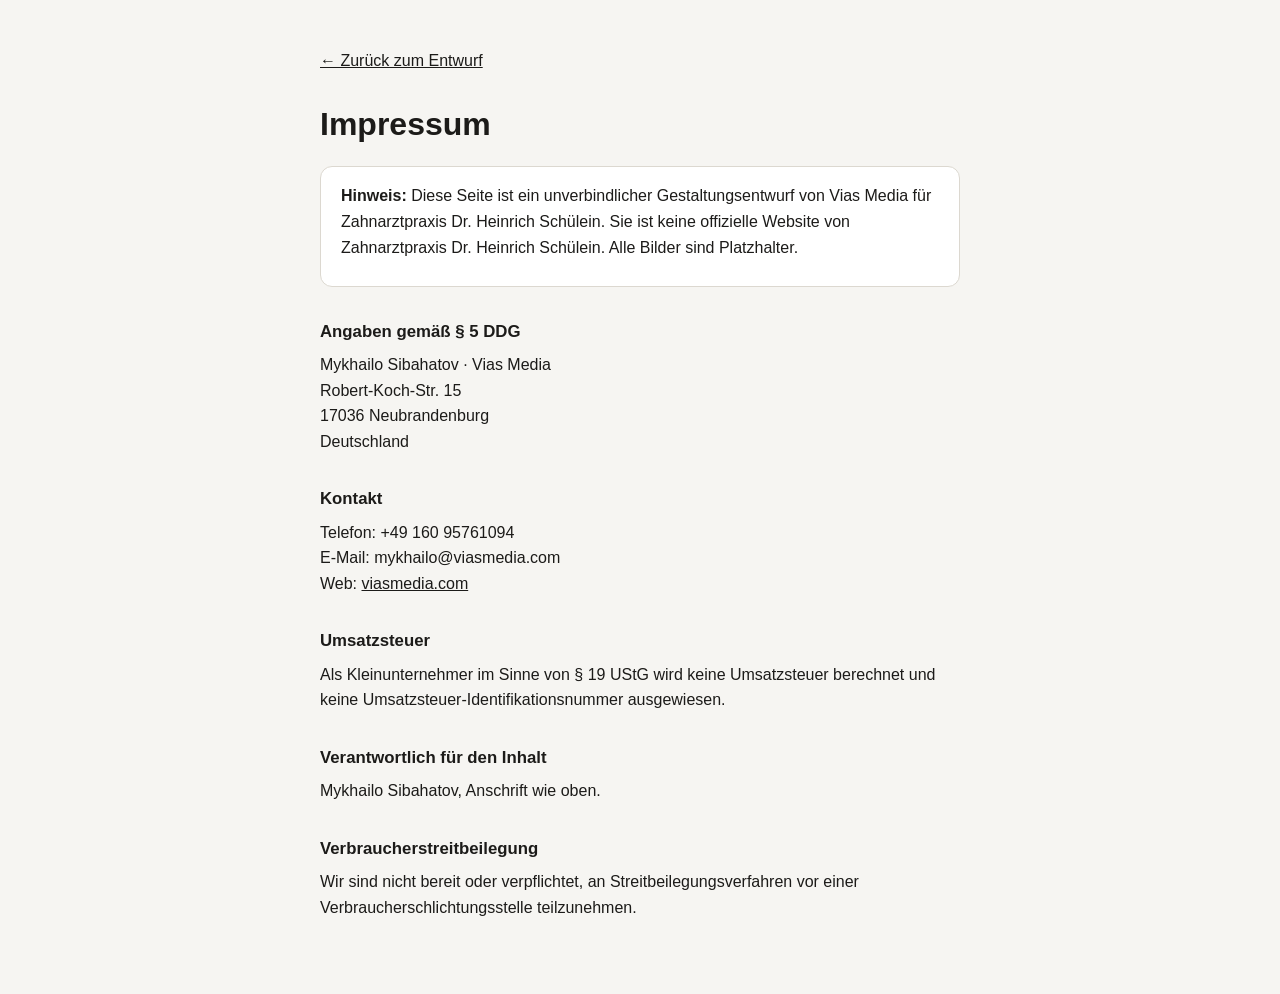
==== commit dbf0c2f5: "Entwurf: Fotos durch Platzhalter ersetzt, Impressum von Vias Media Alle Fotos sind neutrale Platzhal" ====
--- a/impressum.html
+++ b/impressum.html
@@ -2,140 +2,41 @@
 <html lang="de">
 <head>
   <meta charset="utf-8">
-  <meta name="viewport" content="width=device-width, initial-scale=1, viewport-fit=cover">
-  <title>Impressum · Zahnarztpraxis Dr. Schülein</title>
-  <meta name="description" content="Impressum der Zahnarztpraxis Dr. Heinrich Schülein, Neubrandenburg.">
-  <meta name="robots" content="noindex, follow">
-  <meta name="theme-color" content="#F2EFE8">
-  <link rel="icon" href="assets/logo-mark.svg" type="image/svg+xml">
-  <link rel="apple-touch-icon" href="assets/apple-touch-icon.png">
-  <link rel="preload" href="fonts/newsreader.woff2" as="font" type="font/woff2" crossorigin>
-  <link rel="stylesheet" href="css/styles.css">
-  <script>
-    document.documentElement.classList.add('js');
-    window.__vhPx = window.innerHeight;
-    document.documentElement.style.setProperty('--vh', (window.__vhPx * 0.01) + 'px');
-  </script>
-  <script src="js/main.js" defer></script>
+  <meta name="viewport" content="width=device-width, initial-scale=1">
+  <meta name="robots" content="noindex, nofollow">
+  <title>Impressum · Entwurf von Vias Media</title>
+  <style>
+    :root { color-scheme: light; }
+    body { margin: 0; background: #F6F5F2; color: #1C1B19; font: 1rem/1.6 -apple-system, BlinkMacSystemFont, "Segoe UI", Roboto, Helvetica, Arial, sans-serif; }
+    main { max-width: 40rem; margin-inline: auto; padding: 3rem 1.5rem 4rem; }
+    .back { display: inline-block; margin-bottom: 2rem; color: #1C1B19; }
+    h1 { font-size: 2rem; line-height: 1.15; margin: 0 0 1.5rem; }
+    h2 { font-size: 1.05rem; margin: 2rem 0 .4rem; }
+    p { margin: 0 0 .6rem; }
+    .note { background: #FFFFFF; border: 1px solid #DCD8D0; border-radius: .75rem; padding: 1rem 1.25rem; }
+    a { color: inherit; }
+  </style>
 </head>
 <body>
-  <svg width="0" height="0" style="position:absolute" aria-hidden="true">
-    <symbol id="mark" viewBox="0 0 100 100">
-      <rect width="100" height="100" rx="22" fill="#1F4A46"/>
-      <path fill="#F4EFE4" d="M43.27 66.44Q43.27 68.7 43.99 70.14Q44.72 71.58 46.19 72.25Q47.65 72.93 49.96 72.93Q52.25 72.93 54.39 72.25Q56.53 71.57 58.37 70.55L58.72 71.53Q55.6 74.58 53.38 76.45Q51.15 78.33 49.35 79.3Q47.56 80.27 45.82 80.6Q44.08 80.92 41.98 80.92Q36.35 80.92 33.56 77.8Q30.77 74.68 30.77 68.48V42.03L24.84 39.88V38.39L43.58 37.42L43.27 41.59ZM57.05 81.5 56.49 73.59V41.98L50.76 39.88V38.39L69.52 37.42L68.99 41.65V74.33Q69.36 74.53 70.12 74.93Q70.87 75.33 71.79 75.8Q72.72 76.27 73.61 76.74Q74.5 77.21 75.16 77.55V78.63L57.72 81.5Z"/>
-      <path fill="#C9A55C" d="M40.77 31.38Q38.51 31.38 37.12 29.93Q35.72 28.48 35.72 26.46Q35.72 24.4 37.12 22.95Q38.51 21.5 40.77 21.5Q43.03 21.5 44.42 22.95Q45.8 24.4 45.8 26.46Q45.8 28.48 44.42 29.93Q43.03 31.38 40.77 31.38ZM57.39 31.38Q55.13 31.38 53.73 29.93Q52.34 28.48 52.34 26.46Q52.34 24.4 53.73 22.95Q55.13 21.5 57.39 21.5Q59.64 21.5 61.03 22.95Q62.42 24.4 62.42 26.46Q62.42 28.48 61.03 29.93Q59.64 31.38 57.39 31.38Z"/>
-    </symbol>
-    <symbol id="i-phone" viewBox="0 0 24 24"><path fill="none" stroke="currentColor" stroke-width="1.6" stroke-linejoin="round" d="M5 3.5h3.2l1.6 4.2-2.1 1.3a11 11 0 0 0 5.3 5.3l1.3-2.1 4.2 1.6V17a2.5 2.5 0 0 1-2.5 2.5A15 15 0 0 1 2.5 6 2.5 2.5 0 0 1 5 3.5z"/></symbol>
-    <symbol id="i-star" viewBox="0 0 24 24"><path fill="currentColor" d="M12 2.8l2.8 5.9 6.4.8-4.7 4.4 1.2 6.4L12 17.2l-5.7 3.1 1.2-6.4-4.7-4.4 6.4-.8z"/></symbol>
-    <symbol id="i-plus" viewBox="0 0 14 14"><path d="M7 1.5v11M1.5 7h11" fill="none" stroke="currentColor" stroke-width="1.6" stroke-linecap="round"/></symbol>
-    <symbol id="i-check" viewBox="0 0 24 24"><path d="M4.5 12.5l5 5 10-11" fill="none" stroke="currentColor" stroke-width="2"/></symbol>
-  </svg>
+  <main>
+    <div><a class="back" href="index.html">← Zurück zum Entwurf</a></div>
+    <div><h1>Impressum</h1></div>
+    <div class="note"><p><b>Hinweis:</b> Diese Seite ist ein unverbindlicher Gestaltungsentwurf von Vias Media für Zahnarztpraxis Dr. Heinrich Schülein. Sie ist keine offizielle Website von Zahnarztpraxis Dr. Heinrich Schülein. Alle Bilder sind Platzhalter.</p></div>
 
-  <a class="skip-link" href="#main">Zum Inhalt springen</a>
+    <div><h2>Angaben gemäß § 5 DDG</h2></div>
+    <div><p>Mykhailo Sibahatov · Vias Media<br>Robert-Koch-Str. 15<br>17036 Neubrandenburg<br>Deutschland</p></div>
 
-  <!-- One continuous strip: logo, links, CTA and phone share one rounded rectangle.
-       On phones the same strip grows downward into the menu sheet. -->
-  <header class="site-header">
-    <nav class="strip" data-open="false" aria-label="Hauptnavigation">
-      <div class="strip__bar">
-        <a class="brand" href="index.html#top" aria-label="Zahnarztpraxis Dr. Schülein – zur Startseite">
-          <svg class="brand__mark" aria-hidden="true"><use href="#mark"/></svg>
-          <span class="brand__word"><span class="brand__small">Zahnarztpraxis Dr.</span><span class="brand__name">Schülein</span></span>
-        </a>
-        <button class="strip__toggle" type="button" aria-expanded="false" aria-controls="strip-menu">
-          <span></span><span></span>
-          <span class="visually-hidden">Menü öffnen</span>
-        </button>
-      </div>
-      <div class="strip__menu" id="strip-menu">
-        <ul class="strip__links">
-          <li><a class="strip__link" href="index.html#praxis">Praxis</a></li>
-          <li><a class="strip__link" href="index.html#leistungen">Leistungen</a></li>
-          <li><a class="strip__link" href="index.html#schlaf">Schlafmedizin</a></li>
-          <li><a class="strip__link" href="index.html#zeiten">Sprechzeiten</a></li>
-          <li><a class="strip__link" href="index.html#faq">FAQ</a></li>
-        </ul>
-        <div class="strip__cta">
-          <a class="btn btn--petrol" href="index.html#kontakt">Termin anfragen</a>
-          <a class="btn btn--tile" href="tel:+493955442961" aria-label="Anrufen: 0395 544 29 61">
-            <svg aria-hidden="true"><use href="#i-phone"/></svg><span class="strip__tel">0395 544 29 61</span>
-          </a>
-        </div>
-      </div>
-    </nav>
-  </header>
+    <div><h2>Kontakt</h2></div>
+    <div><p>Telefon: +49 160 95761094<br>E-Mail: mykhailo@viasmedia.com<br>Web: <a href="https://viasmedia.com">viasmedia.com</a></p></div>
 
-  <main id="main">
-    <section class="section legal">
-      <div class="container">
-        <div class="eyebrow"><p>Rechtliches</p></div>
-        <div class="display"><h1>Impressum</h1></div>
+    <div><h2>Umsatzsteuer</h2></div>
+    <div><p>Als Kleinunternehmer im Sinne von § 19 UStG wird keine Umsatzsteuer berechnet und keine Umsatzsteuer-Identifikationsnummer ausgewiesen.</p></div>
 
-        <div class="legal__note"><p>Vorlage: rot markierte Angaben bitte vor Veröffentlichung prüfen bzw. ergänzen.</p></div>
-        <h2>Angaben gemäß § 5 DDG</h2>
-        <p>Zahnarztpraxis Dr. Heinrich Schülein<br>Pfaffenstraße 27<br>17033 Neubrandenburg</p>
-        <h2>Kontakt</h2>
-        <p>Telefon: <a href="tel:+493955442961">0395 544 29 61</a><br>Fax: 0395 566 19 85<br>E-Mail: <a href="mailto:info@schuelein-zahnheilkunde.de">info@schuelein-zahnheilkunde.de</a></p>
-        <h2>Berufsbezeichnung und berufsrechtliche Regelungen</h2>
-        <p>Berufsbezeichnung: Zahnarzt (verliehen in der Bundesrepublik Deutschland)</p>
-        <p>Zuständige Kammer:<br>Zahnärztekammer Mecklenburg-Vorpommern<br><span class="ph">Wismarsche Straße 304, 19055 Schwerin [bitte prüfen]</span><br><a href="https://zaekmv.de" target="_blank" rel="noopener">zaekmv.de</a></p>
-        <p>Zuständige Kassenzahnärztliche Vereinigung:<br>Kassenzahnärztliche Vereinigung Mecklenburg-Vorpommern<br><span class="ph">[Anschrift bitte ergänzen]</span></p>
-        <p>Es gelten folgende berufsrechtliche Regelungen:</p>
-        <ul>
-          <li>Gesetz über die Ausübung der Zahnheilkunde (ZHG)</li>
-          <li>Heilberufsgesetz Mecklenburg-Vorpommern</li>
-          <li>Berufsordnung der Zahnärztekammer Mecklenburg-Vorpommern</li>
-          <li>Gebührenordnung für Zahnärzte (GOZ)</li>
-        </ul>
-        <p>Die Regelungen sind bei der Zahnärztekammer Mecklenburg-Vorpommern bzw. unter <a href="https://www.gesetze-im-internet.de" target="_blank" rel="noopener">gesetze-im-internet.de</a> einsehbar.</p>
-        <h2>Umsatzsteuer</h2>
-        <p>Zahnärztliche Heilbehandlungen sind nach § 4 Nr. 14 UStG von der Umsatzsteuer befreit. <span class="ph">[USt-IdNr. ergänzen, falls vorhanden]</span></p>
-        <h2>Berufshaftpflichtversicherung</h2>
-        <p><span class="ph">[Versicherer, Anschrift und räumlicher Geltungsbereich ergänzen]</span></p>
-        <h2>Verbraucherstreitbeilegung</h2>
-        <p>Wir sind nicht bereit oder verpflichtet, an Streitbeilegungsverfahren vor einer Verbraucherschlichtungsstelle teilzunehmen.</p>
-        <h2>Haftung für Inhalte und Links</h2>
-        <p>Als Diensteanbieter sind wir für eigene Inhalte auf diesen Seiten nach den allgemeinen Gesetzen verantwortlich. Für Inhalte externer Links übernehmen wir keine Haftung; für den Inhalt der verlinkten Seiten sind ausschließlich deren Betreiber verantwortlich.</p>
-        <h2>Patientenbewertungen</h2>
-        <p>Die auf dieser Website zitierten Patientenstimmen stammen aus öffentlich einsehbaren Bewertungen auf sanego.de. Die Durchschnittswerte geben den Stand vom September 2026 wieder.</p>
-        <h2>Gestaltung</h2>
-        <p><span class="ph">[Name der Webagentur ergänzen]</span></p>
-      </div>
-    </section>
+    <div><h2>Verantwortlich für den Inhalt</h2></div>
+    <div><p>Mykhailo Sibahatov, Anschrift wie oben.</p></div>
+
+    <div><h2>Verbraucherstreitbeilegung</h2></div>
+    <div><p>Wir sind nicht bereit oder verpflichtet, an Streitbeilegungsverfahren vor einer Verbraucherschlichtungsstelle teilzunehmen.</p></div>
   </main>
-
-  <footer class="footer">
-    <div class="container">
-      <div class="footer__grid">
-        <div class="footer__brandcol">
-          <a class="footer__brand" href="index.html#top" aria-label="Zahnarztpraxis Dr. Schülein – zur Startseite">
-            <svg class="brand__mark" aria-hidden="true"><use href="#mark"/></svg>
-            <span class="brand__word"><span class="brand__small">Zahnarztpraxis Dr.</span><span class="brand__name">Schülein</span></span>
-          </a>
-          <p class="footer__claim">Zahnarzt und Zahntechnikermeister in der Neubrandenburger Innenstadt.</p>
-        </div>
-        <div>
-          <h2>Anschrift</h2>
-          <p>Zahnarztpraxis<br>Dr. Heinrich Schülein<br>Pfaffenstraße 27<br>17033 Neubrandenburg</p>
-        </div>
-        <div>
-          <h2>Sprechzeiten</h2>
-          <p>Mo 8–13 · 14:30–19 Uhr<br>Di 8–12 Uhr<br>Mi 8–12 · 13–16 Uhr<br>Do 8–12 · 14:30–19 Uhr<br>Fr 8–12 Uhr</p>
-        </div>
-        <div>
-          <h2>Kontakt</h2>
-          <ul>
-            <li><a href="tel:+493955442961">0395 544 29 61</a></li>
-            <li><a href="mailto:info@schuelein-zahnheilkunde.de">info@schuelein-zahnheilkunde.de</a></li>
-            <li><a href="https://zaekmv.de/notfalldienstsuche" target="_blank" rel="noopener">Zahnärztlicher Notdienst</a></li>
-          </ul>
-        </div>
-      </div>
-      <div class="footer__bottom">
-        <p>© <span data-year>2026</span> Zahnarztpraxis Dr. Heinrich Schülein</p>
-        <div class="footer__legal"><a href="impressum.html">Impressum</a><a href="datenschutz.html">Datenschutz</a></div>
-      </div>
-    </div>
-  </footer>
 </body>
 </html>
